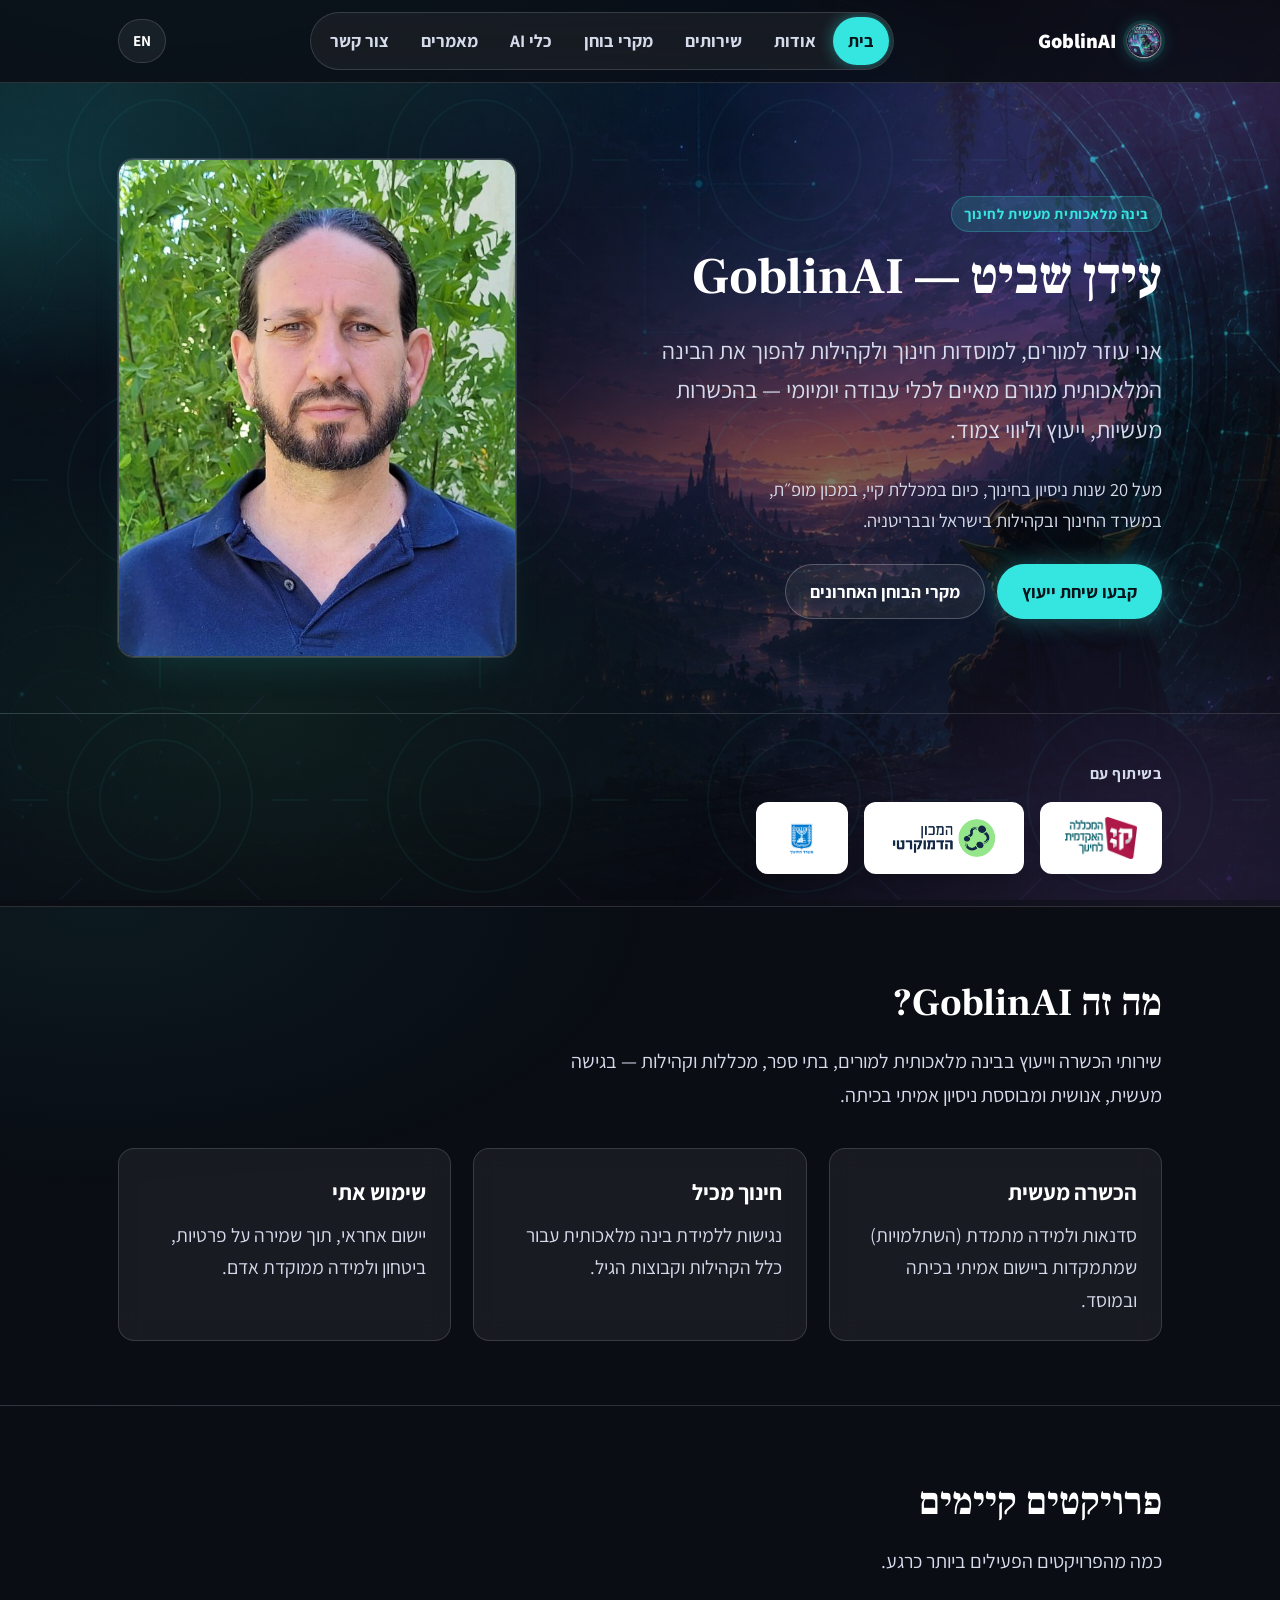
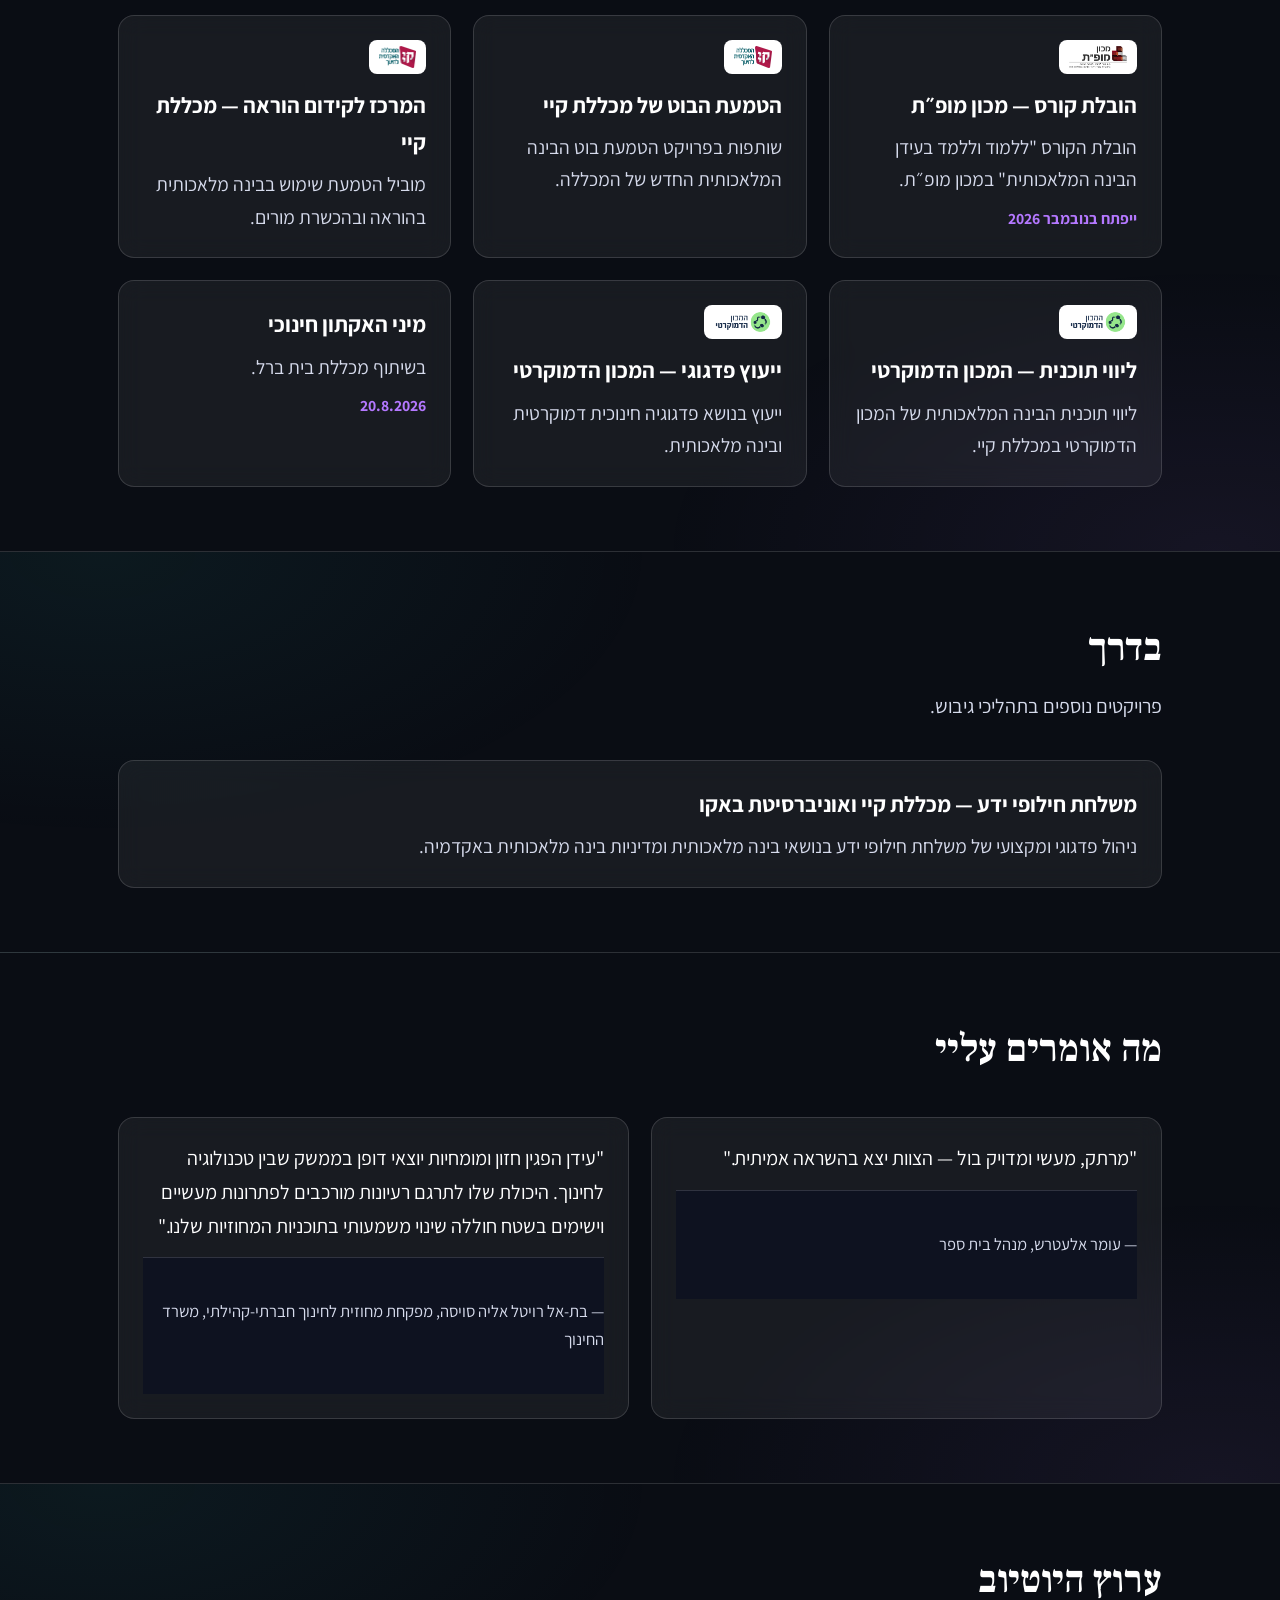
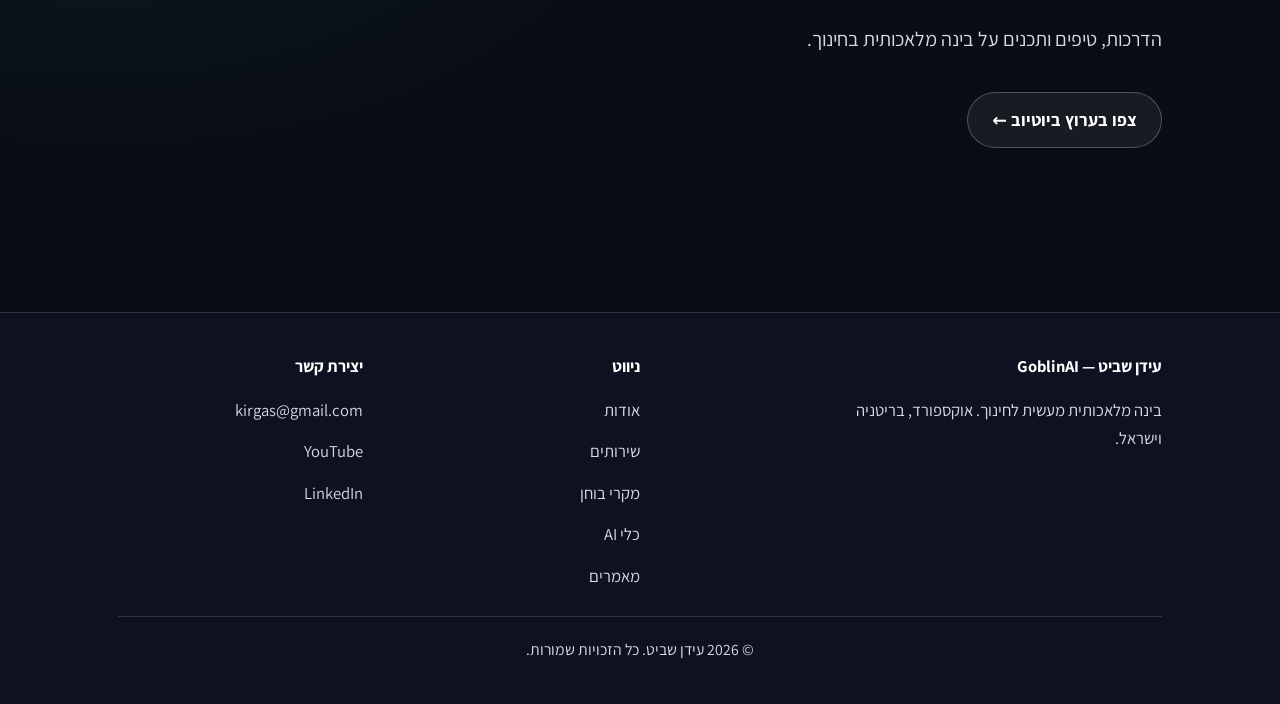
==== index.html @ c0833b8a "Initial commit: GoblinAI personal site Bilingual (Hebrew/English) site for Idan Shavit — AI-in-educa" ====
<!DOCTYPE html>
<html lang="he" dir="rtl">
<head>
  <meta charset="UTF-8" />
  <meta name="viewport" content="width=device-width, initial-scale=1.0" />
  <title>עידן שביט — GoblinAI | בינה מלאכותית בחינוך</title>
  <meta name="description" content="עידן שביט (GoblinAI) — הכשרה וייעוץ מעשי בבינה מלאכותית למורים, בתי ספר, מכללות וקהילות בישראל ובבריטניה." />
  <meta property="og:title" content="עידן שביט — GoblinAI | בינה מלאכותית בחינוך" />
  <meta property="og:description" content="עידן שביט (GoblinAI) — הכשרה וייעוץ מעשי בבינה מלאכותית למורים, בתי ספר, מכללות וקהילות בישראל ובבריטניה." />
  <meta property="og:image" content="https://coldgoblin.github.io/goblinai/assets/photos/25-goblin-ai-banner.jpg" />
  <meta property="og:type" content="website" />
  <link rel="icon" type="image/png" href="assets/photos/10-goblin-productions-logo.jpg" />
  <link rel="preconnect" href="https://fonts.googleapis.com">
  <link href="https://fonts.googleapis.com/css2?family=Assistant:wght@400;600;700;800&family=Frank+Ruhl+Libre:wght@600;700&display=swap" rel="stylesheet">
  <link rel="stylesheet" href="css/style.css" />
</head>
<body style="--page-bg:url('../assets/photos/25-goblin-ai-banner.jpg');">
  <a class="skip-link" href="#main">דילוג לתוכן</a>
  <header>
    <div class="nav-wrap">
      <a class="brand" href="index.html"><span class="mark"><img src="assets/photos/10-goblin-productions-logo.jpg" alt="GoblinAI"></span> GoblinAI</a>
      <button class="nav-toggle" aria-label="פתח ניווט">&#9776;</button>
      <ul class="tabs">
        <li><a href="index.html" class="active">בית</a></li>
        <li><a href="about.html">אודות</a></li>
        <li><a href="services.html">שירותים</a></li>
        <li><a href="case-studies.html">מקרי בוחן</a></li>
        <li><a href="tools.html">כלי AI</a></li>
        <li><a href="articles.html">מאמרים</a></li>
        <li><a href="contact.html">צור קשר</a></li>
      </ul>
      <div class="nav-side">
        <a class="lang-switch" href="en/index.html">EN</a>
      </div>
    </div>
  </header>

  <main id="main">
    <section class="hero">
      <div class="container hero-grid">
        <div>
          <span class="eyebrow">בינה מלאכותית מעשית לחינוך</span>
          <h1>עידן שביט — GoblinAI</h1>
          <p class="lead">אני עוזר למורים, למוסדות חינוך ולקהילות להפוך את הבינה המלאכותית מגורם מאיים לכלי עבודה יומיומי — בהכשרות מעשיות, ייעוץ וליווי צמוד.</p>
          <p style="color:var(--muted); max-width:46ch; font-size:1rem;">מעל 20 שנות ניסיון בחינוך, כיום במכללת קיי, במכון מופ״ת, במשרד החינוך ובקהילות בישראל ובבריטניה.</p>
          <div class="cta-row">
            <a class="btn btn-primary" href="contact.html">קבעו שיחת ייעוץ</a>
            <a class="btn btn-secondary" href="case-studies.html">מקרי הבוחן האחרונים</a>
          </div>
        </div>
        <div class="hero-photo">
          <img src="assets/photos/idan-shavit-portrait.jpg" alt="עידן שביט" />
        </div>
      </div>
    </section>

    <section style="padding:32px 0;">
      <div class="container">
        <p style="color:var(--muted); font-size:0.85rem; font-weight:700; letter-spacing:0.03em; margin-bottom:14px;">בשיתוף עם</p>
        <div class="logo-strip">
          <div class="logo-chip"><img loading="lazy" src="assets/logos/15-kaye-college-logo.jpg" alt="מכללת קיי" /></div>
          <div class="logo-chip"><img loading="lazy" src="assets/logos/17-democratic-institute-logo.png" alt="המכון הדמוקרטי" /></div>
          <div class="logo-chip"><img loading="lazy" src="assets/logos/16-ministry-of-education-logo.png" alt="משרד החינוך" /></div>
        </div>
      </div>
    </section>

    <section>
      <div class="container">
        <div class="section-head">
          <h2>מה זה GoblinAI?</h2>
          <p>שירותי הכשרה וייעוץ בבינה מלאכותית למורים, בתי ספר, מכללות וקהילות — בגישה מעשית, אנושית ומבוססת ניסיון אמיתי בכיתה.</p>
        </div>
        <div class="grid">
          <div class="card">
            <h3>הכשרה מעשית</h3>
            <p>סדנאות ולמידה מתמדת (השתלמויות) שמתמקדות ביישום אמיתי בכיתה ובמוסד.</p>
          </div>
          <div class="card">
            <h3>חינוך מכיל</h3>
            <p>נגישות ללמידת בינה מלאכותית עבור כלל הקהילות וקבוצות הגיל.</p>
          </div>
          <div class="card">
            <h3>שימוש אתי</h3>
            <p>יישום אחראי, תוך שמירה על פרטיות, ביטחון ולמידה ממוקדת אדם.</p>
          </div>
        </div>
      </div>
    </section>

    <section>
      <div class="container">
        <div class="section-head">
          <h2>פרויקטים קיימים</h2>
          <p>כמה מהפרויקטים הפעילים ביותר כרגע.</p>
        </div>
        <div class="grid">
          <div class="card">
            <div class="card-logo"><img loading="lazy" src="assets/logos/21-mofet-institute-logo.png" alt="מכון מופ״ת" /></div>
            <h3>הובלת קורס — מכון מופ״ת</h3>
            <p>הובלת הקורס "ללמוד וללמד בעידן הבינה המלאכותית" במכון מופ״ת.</p>
            <span class="note">ייפתח בנובמבר 2026</span>
          </div>
          <div class="card">
            <div class="card-logo"><img loading="lazy" src="assets/logos/15-kaye-college-logo.jpg" alt="מכללת קיי" /></div>
            <h3>הטמעת הבוט של מכללת קיי</h3>
            <p>שותפות בפרויקט הטמעת בוט הבינה המלאכותית החדש של המכללה.</p>
          </div>
          <div class="card">
            <div class="card-logo"><img loading="lazy" src="assets/logos/15-kaye-college-logo.jpg" alt="מכללת קיי" /></div>
            <h3>המרכז לקידום הוראה — מכללת קיי</h3>
            <p>מוביל הטמעת שימוש בבינה מלאכותית בהוראה ובהכשרת מורים.</p>
          </div>
          <div class="card">
            <div class="card-logo"><img loading="lazy" src="assets/logos/17-democratic-institute-logo.png" alt="המכון הדמוקרטי" /></div>
            <h3>ליווי תוכנית — המכון הדמוקרטי</h3>
            <p>ליווי תוכנית הבינה המלאכותית של המכון הדמוקרטי במכללת קיי.</p>
          </div>
          <div class="card">
            <div class="card-logo"><img loading="lazy" src="assets/logos/17-democratic-institute-logo.png" alt="המכון הדמוקרטי" /></div>
            <h3>ייעוץ פדגוגי — המכון הדמוקרטי</h3>
            <p>ייעוץ בנושא פדגוגיה חינוכית דמוקרטית ובינה מלאכותית.</p>
          </div>
          <div class="card">
            <h3>מיני האקתון חינוכי</h3>
            <p>בשיתוף מכללת בית ברל.</p>
            <span class="note">20.8.2026</span>
          </div>
        </div>
      </div>
    </section>

    <section>
      <div class="container">
        <div class="section-head">
          <h2>בדרך</h2>
          <p>פרויקטים נוספים בתהליכי גיבוש.</p>
        </div>
        <div class="grid">
          <div class="card">
            <h3>משלחת חילופי ידע — מכללת קיי ואוניברסיטת באקו</h3>
            <p>ניהול פדגוגי ומקצועי של משלחת חילופי ידע בנושאי בינה מלאכותית ומדיניות בינה מלאכותית באקדמיה.</p>
          </div>
        </div>
      </div>
    </section>

    <section>
      <div class="container">
        <div class="section-head">
          <h2>מה אומרים עליי</h2>
        </div>
        <div class="grid">
          <blockquote class="card">
            "מרתק, מעשי ומדויק בול — הצוות יצא בהשראה אמיתית."
            <footer style="margin-top:14px; font-style:normal; font-size:0.9rem; color:var(--muted);">— עומר אלעטרש, מנהל בית ספר</footer>
          </blockquote>
          <blockquote class="card">
            "עידן הפגין חזון ומומחיות יוצאי דופן בממשק שבין טכנולוגיה לחינוך. היכולת שלו לתרגם רעיונות מורכבים לפתרונות מעשיים וישימים בשטח חוללה שינוי משמעותי בתוכניות המחוזיות שלנו."
            <footer style="margin-top:14px; font-style:normal; font-size:0.9rem; color:var(--muted);">— בת-אל רויטל אליה סויסה, מפקחת מחוזית לחינוך חברתי-קהילתי, משרד החינוך</footer>
          </blockquote>
        </div>
      </div>
    </section>

    <section>
      <div class="container">
        <div class="section-head">
          <h2>ערוץ היוטיוב</h2>
          <p>הדרכות, טיפים ותכנים על בינה מלאכותית בחינוך.</p>
        </div>
        <a class="btn btn-secondary" href="https://www.youtube.com/@idanshavit3679" target="_blank" rel="noopener">צפו בערוץ ביוטיוב &larr;</a>
      </div>
    </section>
  </main>

  <footer>
    <div class="container">
      <div class="footer-grid">
        <div>
          <h5>עידן שביט — GoblinAI</h5>
          <p style="color:var(--muted); font-size:0.9rem; max-width:40ch;">בינה מלאכותית מעשית לחינוך. אוקספורד, בריטניה וישראל.</p>
        </div>
        <div>
          <h5>ניווט</h5>
          <ul>
            <li><a href="about.html">אודות</a></li>
            <li><a href="services.html">שירותים</a></li>
            <li><a href="case-studies.html">מקרי בוחן</a></li>
            <li><a href="tools.html">כלי AI</a></li>
            <li><a href="articles.html">מאמרים</a></li>
          </ul>
        </div>
        <div>
          <h5>יצירת קשר</h5>
          <ul>
            <li><a href="mailto:kirgas@gmail.com">kirgas@gmail.com</a></li>
            <li><a href="https://www.youtube.com/@idanshavit3679" target="_blank" rel="noopener">YouTube</a></li>
            <li><a href="https://www.linkedin.com/in/idan-shavit-ai-for-all/" target="_blank" rel="noopener">LinkedIn</a></li>
          </ul>
        </div>
      </div>
      <div class="footer-bottom">&copy; 2026 עידן שביט. כל הזכויות שמורות.</div>
    </div>
  </footer>

  <script src="js/main.js"></script>
</body>
</html>
---- css/style.css ----
:root {
  --bg: #0a0d14;
  --bg-2: #0e1220;
  --surface: rgba(255, 255, 255, 0.06);
  --surface-strong: rgba(255, 255, 255, 0.10);
  --ink: #ffffff;
  --muted: #d6dbec;
  --border: rgba(255, 255, 255, 0.14);
  --border-strong: rgba(255, 255, 255, 0.24);
  --accent: #35e6e0;
  --accent-ink: #04141a;
  --accent-2: #b478ff;
  --accent-3: #4ce68a;
  --accent-soft: rgba(53, 230, 224, 0.14);
  --accent-2-soft: rgba(180, 120, 255, 0.16);
  --radius: 16px;
  --max-width: 1100px;
  --serif: "Frank Ruhl Libre", "Georgia", serif;
  --glow: 0 0 0 1px var(--border), 0 20px 40px -20px rgba(53, 230, 224, 0.18);
}

* { box-sizing: border-box; }

html { scroll-behavior: smooth; font-size: 18.5px; }

body {
  margin: 0;
  background-color: var(--bg);
  background-image:
    radial-gradient(1200px 600px at 15% -10%, rgba(53, 230, 224, 0.16), transparent 60%),
    radial-gradient(1000px 600px at 100% 10%, rgba(180, 120, 255, 0.16), transparent 55%),
    radial-gradient(900px 500px at 20% 80%, rgba(76, 230, 138, 0.08), transparent 55%),
    radial-gradient(800px 500px at 90% 90%, rgba(180, 120, 255, 0.10), transparent 55%),
    linear-gradient(180deg, rgba(10, 13, 20, 0.18) 0%, rgba(10, 13, 20, 0.55) 55%, rgba(10, 13, 20, 0.82) 100%),
    var(--page-bg, none);
  background-size: auto, auto, auto, auto, 100% 100%, cover;
  background-position: 0 0, 0 0, 0 0, 0 0, top center, top center;
  background-repeat: no-repeat;
  background-attachment: fixed;
  color: var(--ink);
  font-family: "Assistant", "Segoe UI", system-ui, -apple-system, sans-serif;
  font-size: 1.08rem;
  line-height: 1.68;
  -webkit-font-smoothing: antialiased;
  position: relative;
}

body::before {
  content: "";
  position: fixed;
  inset: 0;
  z-index: 0;
  pointer-events: none;
  opacity: 0.05;
  background-image: url("data:image/svg+xml,%3Csvg xmlns='http://www.w3.org/2000/svg' width='160' height='160' viewBox='0 0 160 160'%3E%3Cg fill='none' stroke='%2335e6e0' stroke-width='1'%3E%3Ccircle cx='80' cy='80' r='46'/%3E%3Ccircle cx='80' cy='80' r='30'/%3E%3Cpath d='M80 6v18M80 136v18M6 80h18M136 80h18'/%3E%3Cpath d='M28 28l13 13M119 119l13 13M28 132l13-13M119 41l13-13' stroke='%23b478ff'/%3E%3C/g%3E%3C/svg%3E");
  background-size: 320px 320px;
}

header, main, footer { position: relative; z-index: 1; }

a { color: inherit; text-decoration: none; }

/* ---------- Accessibility ---------- */
.sr-only {
  position: absolute;
  width: 1px;
  height: 1px;
  padding: 0;
  margin: -1px;
  overflow: hidden;
  clip: rect(0, 0, 0, 0);
  white-space: nowrap;
  border: 0;
}

.skip-link {
  position: absolute;
  top: -100px;
  inset-inline-start: 16px;
  z-index: 100;
  background: var(--accent);
  color: var(--accent-ink);
  padding: 10px 20px;
  border-radius: 999px;
  font-weight: 700;
  transition: top 0.2s;
}
.skip-link:focus { top: 12px; }

a:focus-visible, button:focus-visible, input:focus-visible, textarea:focus-visible {
  outline: 2px solid var(--accent);
  outline-offset: 3px;
}

/* iOS Safari ignores/breaks background-attachment: fixed */
@media (max-width: 1024px) {
  body { background-attachment: scroll; }
}

.container {
  max-width: var(--max-width);
  margin: 0 auto;
  padding: 0 28px;
}

img { max-width: 100%; display: block; }

/* ---------- Glass surface base ---------- */
.glass {
  background: var(--surface);
  border: 1px solid var(--border);
  border-radius: var(--radius);
  backdrop-filter: blur(14px);
  -webkit-backdrop-filter: blur(14px);
}

/* ---------- Header / Tab navigation ---------- */
header {
  position: sticky;
  top: 0;
  z-index: 20;
  background: rgba(10, 13, 20, 0.72);
  backdrop-filter: blur(14px);
  -webkit-backdrop-filter: blur(14px);
  border-bottom: 1px solid var(--border);
}

.nav-wrap {
  position: relative;
  max-width: var(--max-width);
  margin: 0 auto;
  padding: 12px 28px;
  display: flex;
  align-items: center;
  justify-content: space-between;
  gap: 20px;
}

.brand {
  display: flex;
  align-items: center;
  gap: 10px;
  font-weight: 800;
  font-size: 1.1rem;
  white-space: nowrap;
  color: var(--ink);
}

.brand .mark {
  width: 36px;
  height: 36px;
  border-radius: 50%;
  overflow: hidden;
  border: 1px solid var(--border-strong);
  box-shadow: 0 0 0 3px rgba(53, 230, 224, 0.10), 0 0 18px rgba(53, 230, 224, 0.25);
  flex-shrink: 0;
}
.brand .mark img { width: 100%; height: 100%; object-fit: cover; }

.tabs {
  display: flex;
  align-items: center;
  gap: 2px;
  list-style: none;
  margin: 0;
  padding: 4px;
  background: var(--surface);
  border: 1px solid var(--border);
  border-radius: 999px;
  backdrop-filter: blur(10px);
  overflow-x: auto;
}

.tabs a {
  display: inline-block;
  padding: 9px 15px;
  border-radius: 999px;
  font-size: 0.95rem;
  font-weight: 700;
  color: var(--muted);
  white-space: nowrap;
  transition: background 0.18s, color 0.18s, transform 0.18s;
}
.tabs a:hover { transform: translateY(-1px); }

.tabs a:hover { color: var(--ink); background: var(--surface-strong); }

.tabs a.active {
  color: var(--accent-ink);
  background: var(--accent);
  box-shadow: 0 0 16px rgba(53, 230, 224, 0.45);
}

.nav-side {
  display: flex;
  align-items: center;
  gap: 10px;
}

.lang-switch {
  display: inline-block;
  border: 1px solid var(--border);
  border-radius: 999px;
  padding: 8px 14px;
  font-size: 0.82rem;
  font-weight: 700;
  background: var(--surface);
  color: var(--ink);
}

.lang-switch:hover { border-color: var(--accent); color: var(--accent); }

.nav-toggle {
  display: none;
  background: var(--surface);
  color: var(--ink);
  border: 1px solid var(--border);
  border-radius: 8px;
  padding: 6px 10px;
  font-size: 1.1rem;
  cursor: pointer;
}

/* ---------- Hero ---------- */
.hero {
  position: relative;
  padding: 76px 0 56px;
  border-bottom: 1px solid var(--border);
  overflow: hidden;
}

.hero::before {
  content: "";
  position: absolute;
  inset: 0;
  background:
    radial-gradient(600px 320px at 85% 0%, rgba(180, 120, 255, 0.16), transparent 65%),
    radial-gradient(500px 300px at 0% 20%, rgba(53, 230, 224, 0.14), transparent 60%);
  pointer-events: none;
  z-index: 0;
}

.hero .container { position: relative; z-index: 1; }

.hero-grid {
  display: grid;
  grid-template-columns: 1.2fr 0.8fr;
  gap: 48px;
  align-items: center;
}

.eyebrow {
  display: inline-block;
  font-size: 0.78rem;
  font-weight: 700;
  letter-spacing: 0.04em;
  color: var(--accent);
  background: var(--accent-soft);
  border: 1px solid rgba(53, 230, 224, 0.25);
  padding: 5px 12px;
  border-radius: 999px;
  margin-bottom: 16px;
}

h1 {
  font-family: var(--serif);
  font-size: clamp(2.1rem, 4vw, 3.2rem);
  line-height: 1.15;
  margin: 0 0 16px;
  color: var(--ink);
}

p.lead {
  color: var(--muted);
  font-size: 1.28rem;
  max-width: 46ch;
}

.hero-photo {
  border-radius: var(--radius);
  overflow: hidden;
  border: 1px solid var(--border-strong);
  aspect-ratio: 4 / 5;
  box-shadow: var(--glow);
  position: relative;
}

.hero-photo::after {
  content: "";
  position: absolute;
  inset: 0;
  border-radius: inherit;
  box-shadow: inset 0 0 40px rgba(53, 230, 224, 0.12);
  pointer-events: none;
}

.hero-photo img { width: 100%; height: 100%; object-fit: cover; object-position: center 12%; }

.cta-row { display: flex; gap: 12px; margin-top: 28px; flex-wrap: wrap; }

/* ---------- Buttons ---------- */
.btn {
  display: inline-block;
  padding: 12px 24px;
  border-radius: 999px;
  font-weight: 700;
  font-size: 0.95rem;
  transition: transform 0.15s, box-shadow 0.15s, background 0.15s;
  border: 1px solid transparent;
}

.btn-primary {
  background: var(--accent);
  color: var(--accent-ink);
  box-shadow: 0 0 24px rgba(53, 230, 224, 0.35);
}
.btn-primary:hover { box-shadow: 0 0 32px rgba(53, 230, 224, 0.55); }

.btn-secondary {
  background: var(--surface);
  color: var(--ink);
  border: 1px solid var(--border-strong);
}
.btn-secondary:hover { border-color: var(--accent-2); color: var(--accent-2); }

.btn:hover { transform: translateY(-2px); }

/* ---------- Logo strip ---------- */
.logo-strip {
  display: flex;
  flex-wrap: wrap;
  gap: 16px;
  align-items: center;
}
.logo-strip .logo-chip {
  background: #fff;
  border-radius: 12px;
  padding: 14px 24px;
  height: 72px;
  display: flex;
  align-items: center;
  border: 1px solid var(--border);
  box-shadow: 0 8px 20px -12px rgba(0,0,0,0.5);
}
.logo-strip .logo-chip img {
  height: 100%;
  width: auto;
  max-width: 190px;
  object-fit: contain;
}

/* ---------- Sections ---------- */
main { padding: 0 0 100px; }

section { padding: 64px 0; border-bottom: 1px solid var(--border); position: relative; }
section:last-child { border-bottom: none; }
main > section:nth-of-type(odd) {
  background: radial-gradient(900px 460px at 8% 0%, rgba(53, 230, 224, 0.06), transparent 62%);
}
main > section:nth-of-type(even) {
  background: radial-gradient(900px 460px at 95% 100%, rgba(180, 120, 255, 0.07), transparent 62%);
}

/* ---------- Scroll reveal ---------- */
.reveal { opacity: 0; transform: translateY(26px); transition: opacity 0.7s ease, transform 0.7s ease; }
.reveal.visible { opacity: 1; transform: translateY(0); }

.section-head { max-width: 60ch; margin-bottom: 36px; }
.section-head h2 { font-family: var(--serif); font-size: clamp(1.6rem, 3vw, 2.2rem); margin: 0 0 10px; color: var(--ink); }
.section-head p { color: var(--muted); margin: 0; }

/* ---------- Grid / Cards ---------- */
.grid {
  display: grid;
  grid-template-columns: repeat(auto-fit, minmax(260px, 1fr));
  gap: 22px;
}

.card {
  background: var(--surface);
  border: 1px solid var(--border);
  border-radius: var(--radius);
  padding: 24px;
  backdrop-filter: blur(12px);
  transition: transform 0.18s, box-shadow 0.18s, border-color 0.18s;
}

.card:hover {
  transform: translateY(-3px);
  border-color: rgba(53, 230, 224, 0.35);
  box-shadow: 0 16px 32px -20px rgba(53, 230, 224, 0.35);
}

blockquote.card { margin: 0; }
.card h3 { margin: 0 0 8px; font-size: 1.2rem; color: var(--ink); }
.card p { color: var(--muted); font-size: 1.05rem; margin: 0; }

.card-logo {
  display: inline-flex;
  align-items: center;
  background: #fff;
  border-radius: 8px;
  padding: 6px 10px;
  height: 34px;
  margin-bottom: 12px;
}
.card-logo img { height: 100%; width: auto; max-width: 110px; object-fit: contain; }

.card .note {
  display: block;
  margin-top: 10px;
  font-size: 0.85rem;
  color: var(--accent-2);
  font-weight: 700;
}

.card .tag {
  display: inline-block;
  font-size: 0.72rem;
  font-weight: 700;
  color: var(--accent);
  background: var(--accent-soft);
  border: 1px solid rgba(53, 230, 224, 0.25);
  border-radius: 999px;
  padding: 3px 10px;
  margin-top: 12px;
}

/* ---------- Case study cards with photo ---------- */
.case-card {
  background: var(--surface);
  border: 1px solid var(--border);
  border-radius: var(--radius);
  overflow: hidden;
  backdrop-filter: blur(12px);
  transition: border-color 0.18s, box-shadow 0.18s;
}
.case-card:hover {
  border-color: rgba(180, 120, 255, 0.35);
  box-shadow: 0 16px 32px -20px rgba(180, 120, 255, 0.35);
}

.case-photo { aspect-ratio: 16/10; overflow: hidden; position: relative; }
.case-photo::after {
  content: "";
  position: absolute; inset: 0;
  background: linear-gradient(180deg, transparent 50%, rgba(10,13,20,0.5));
}
.case-photo img { width: 100%; height: 100%; object-fit: cover; }

.case-body { padding: 22px; }
.case-body h3 { margin: 0 0 10px; font-size: 1.15rem; color: var(--ink); }
.case-body p { color: var(--muted); }

.case-steps { display: grid; gap: 8px; margin-top: 14px; font-size: 0.9rem; color: var(--muted); }
.case-steps div span { font-weight: 700; color: var(--accent); }

/* ---------- Timeline (About) ---------- */
.timeline { display: grid; gap: 18px; margin-top: 8px; }
.timeline-item {
  display: grid;
  grid-template-columns: 130px 1fr;
  gap: 18px;
  padding: 16px 0;
  border-bottom: 1px solid var(--border);
}
.timeline-item:last-child { border-bottom: none; }
.timeline-item .when { font-weight: 700; color: var(--accent); font-size: 0.9rem; }
.timeline-item h4 { margin: 0 0 6px; font-size: 1.05rem; color: var(--ink); }
.timeline-item p { margin: 0; color: var(--muted); font-size: 0.92rem; }

/* ---------- Banner photo strip (e.g. Oxford rune-shaman) ---------- */
.banner-photo {
  border-radius: var(--radius);
  overflow: hidden;
  border: 1px solid var(--border-strong);
  box-shadow: var(--glow);
  position: relative;
  aspect-ratio: 21 / 9;
  max-height: 420px;
}
.banner-photo img { width: 100%; height: 100%; object-fit: cover; display: block; }
.banner-photo .caption {
  position: absolute; bottom: 0; inset-inline: 0;
  padding: 14px 20px;
  background: linear-gradient(0deg, rgba(10,13,20,0.85), transparent);
  font-size: 0.85rem;
  color: var(--muted);
}

/* ---------- Tools ---------- */
.tool-card { display: flex; flex-direction: column; }
.tool-shot { border-radius: 10px; overflow: hidden; border: 1px solid var(--border); margin-bottom: 14px; aspect-ratio: 4/3; }
.tool-shot img { width: 100%; height: 100%; object-fit: cover; }
.tool-card ul { padding: 0; margin: 12px 0 0; list-style: none; font-size: 0.88rem; color: var(--muted); }
.tool-card ul li { padding-inline-start: 20px; position: relative; margin-bottom: 4px; }
.tool-card ul li::before { content: "✓"; position: absolute; inset-inline-start: 0; color: var(--accent); font-weight: 700; }

/* ---------- Video embed ---------- */
.video-frame {
  position: relative;
  width: 100%;
  aspect-ratio: 16/9;
  border-radius: var(--radius);
  overflow: hidden;
  border: 1px solid var(--border-strong);
  background: #000;
  box-shadow: var(--glow);
}
.video-frame iframe { width: 100%; height: 100%; border: 0; }

/* ---------- Contact ---------- */
.contact-grid { display: grid; grid-template-columns: 1fr 1fr; gap: 48px; }

form { display: flex; flex-direction: column; gap: 14px; }

input, textarea {
  background: var(--surface);
  border: 1px solid var(--border);
  border-radius: 10px;
  padding: 13px 15px;
  color: var(--ink);
  font-family: inherit;
  font-size: 1rem;
}
input::placeholder, textarea::placeholder { color: var(--muted); }
input:focus, textarea:focus { outline: none; border-color: var(--accent); box-shadow: 0 0 0 3px var(--accent-soft); }
textarea { resize: vertical; min-height: 130px; }

button.submit { border: none; cursor: pointer; align-self: flex-start; }

.contact-info { display: grid; gap: 16px; align-content: start; }
.contact-info .item { display: flex; gap: 12px; align-items: flex-start; }
.contact-info .item .icon {
  width: 38px; height: 38px; border-radius: 10px;
  background: var(--accent-soft); color: var(--accent);
  border: 1px solid rgba(53, 230, 224, 0.25);
  display: flex; align-items: center; justify-content: center;
  font-weight: 700; flex-shrink: 0;
}
.contact-info .item h4 { margin: 0 0 2px; font-size: 0.95rem; color: var(--ink); }
.contact-info .item p, .contact-info .item a { margin: 0; color: var(--muted); font-size: 0.92rem; }
.contact-info .item a:hover { color: var(--accent); }

/* ---------- FAQ ---------- */
details {
  background: var(--surface);
  border: 1px solid var(--border);
  border-radius: 10px;
  padding: 14px 18px;
  margin-bottom: 10px;
}
summary { cursor: pointer; font-weight: 700; color: var(--ink); }
details p { margin: 10px 0 0; color: var(--muted); }

/* ---------- Footer ---------- */
footer {
  border-top: 1px solid var(--border);
  padding: 40px 0;
  background: var(--bg-2);
}
.footer-grid {
  display: grid;
  grid-template-columns: 2fr 1fr 1fr;
  gap: 32px;
  margin-bottom: 24px;
}
.footer-grid h5 { margin: 0 0 12px; font-size: 0.9rem; color: var(--ink); }
.footer-grid ul { list-style: none; padding: 0; margin: 0; display: grid; gap: 8px; }
.footer-grid ul a { color: var(--muted); font-size: 0.9rem; }
.footer-grid ul a:hover { color: var(--accent); }
.footer-bottom {
  text-align: center;
  color: var(--muted);
  font-size: 0.85rem;
  padding-top: 20px;
  border-top: 1px solid var(--border);
}

/* ---------- Easter egg toast ---------- */
.goblin-toast {
  position: fixed;
  bottom: 28px;
  left: 50%;
  transform: translate(-50%, 20px);
  background: linear-gradient(120deg, rgba(53,230,224,0.18), rgba(180,120,255,0.22));
  border: 1px solid var(--border-strong);
  color: var(--ink);
  font-weight: 700;
  padding: 14px 24px;
  border-radius: 999px;
  backdrop-filter: blur(14px);
  box-shadow: 0 12px 32px -10px rgba(53, 230, 224, 0.5);
  opacity: 0;
  pointer-events: none;
  transition: opacity 0.3s ease, transform 0.3s ease;
  z-index: 100;
}
.goblin-toast.show { opacity: 1; transform: translate(-50%, 0); }

/* ---------- Mobile ---------- */
@media (max-width: 860px) {
  .hero-grid { grid-template-columns: 1fr; }
  .hero-photo { max-width: 320px; }
  .contact-grid { grid-template-columns: 1fr; }
  .footer-grid { grid-template-columns: 1fr; }
}

@media (max-width: 720px) {
  .nav-toggle { display: block; }
  .tabs {
    position: absolute;
    top: 100%;
    inset-inline: 12px;
    margin-top: 8px;
    flex-direction: column;
    align-items: stretch;
    border-radius: 14px;
    display: none;
    z-index: 30;
    background: rgba(14, 18, 32, 0.96);
  }
  .tabs.open { display: flex; }
  .tabs a { text-align: center; }
  .timeline-item { grid-template-columns: 1fr; gap: 4px; }
}
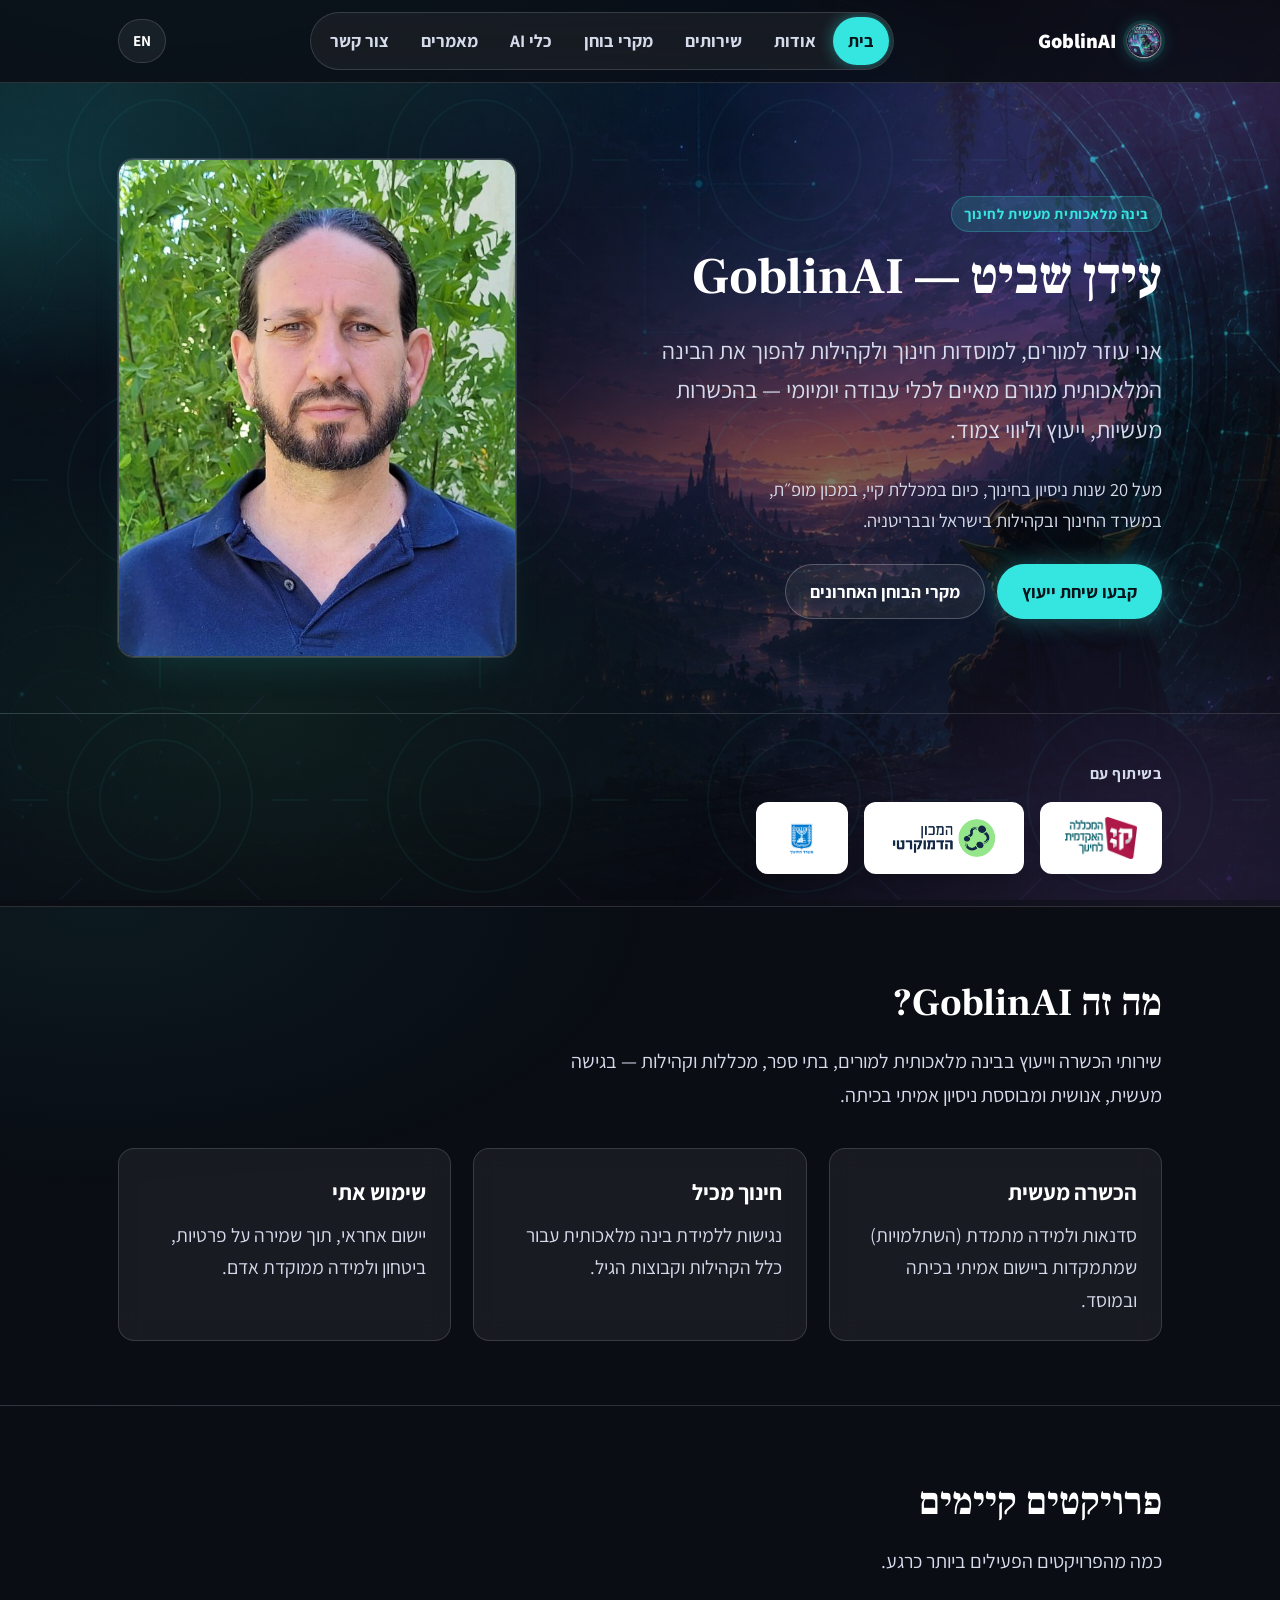
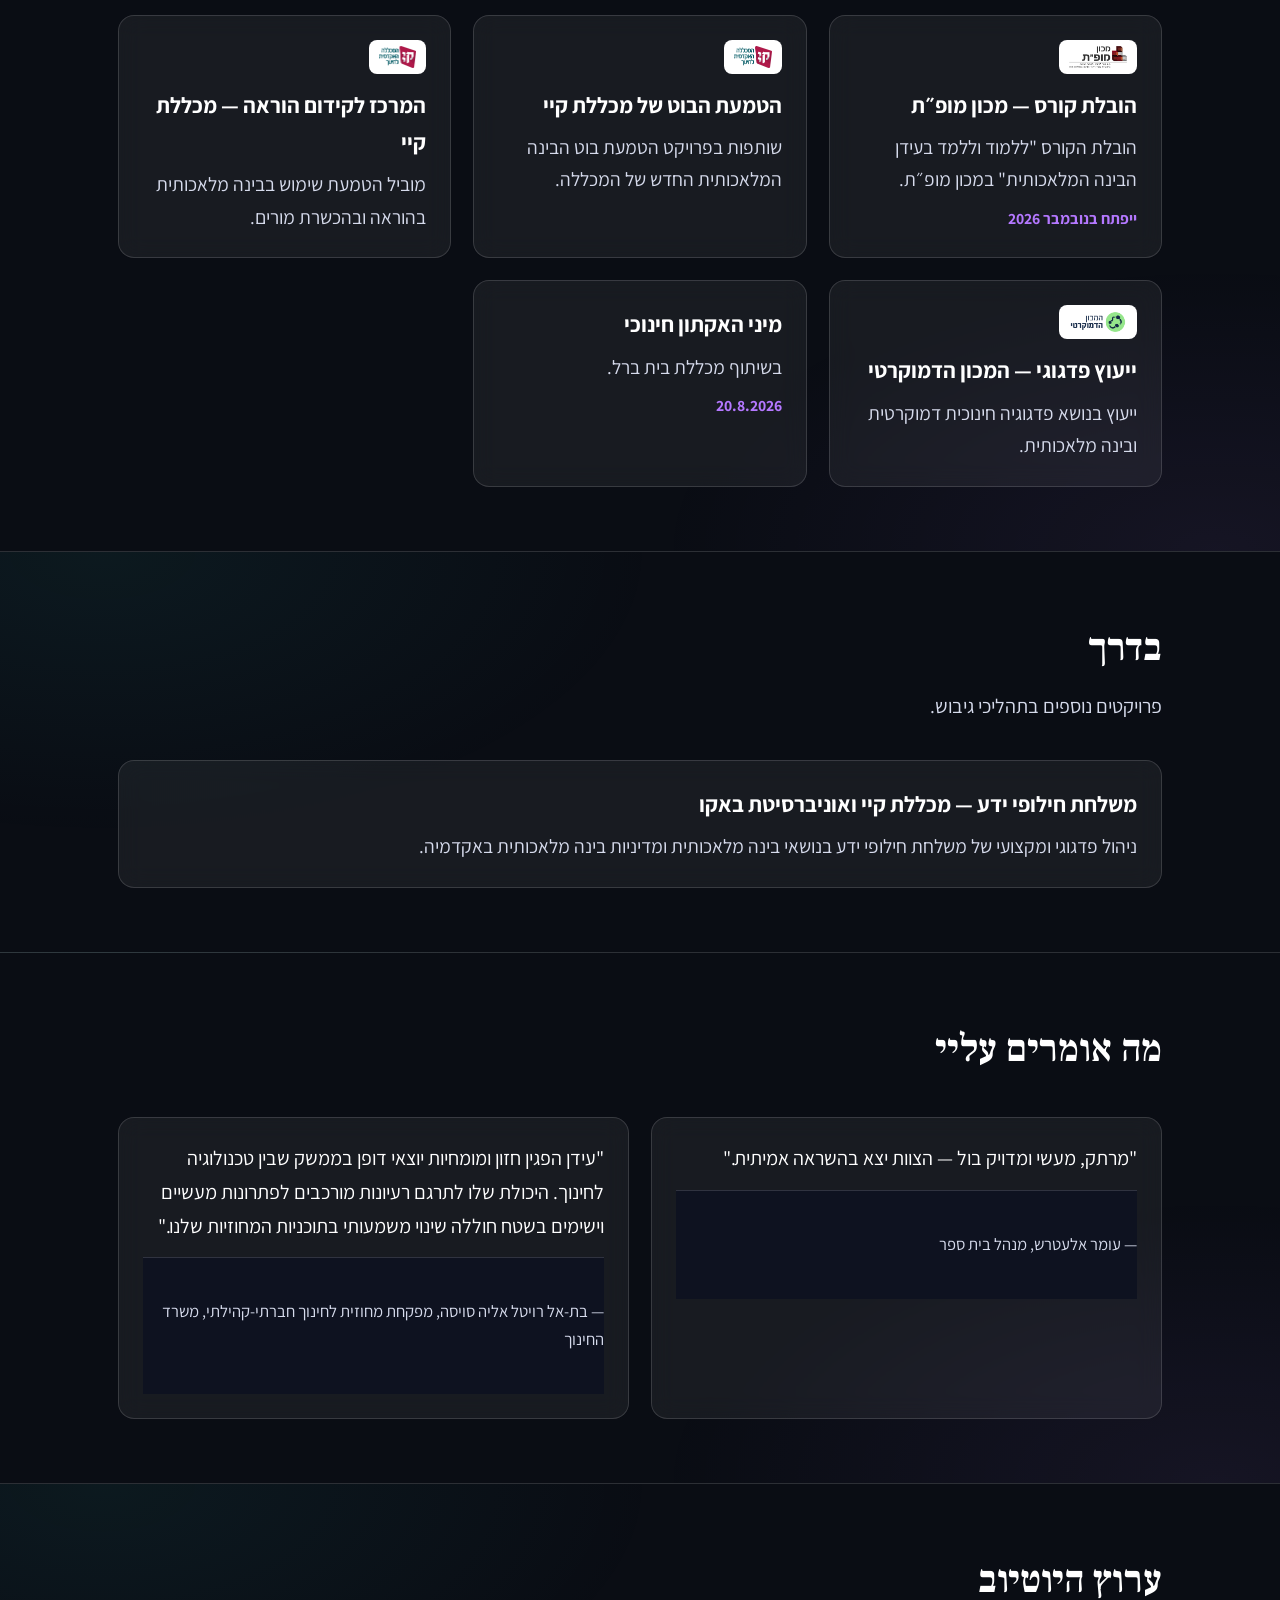
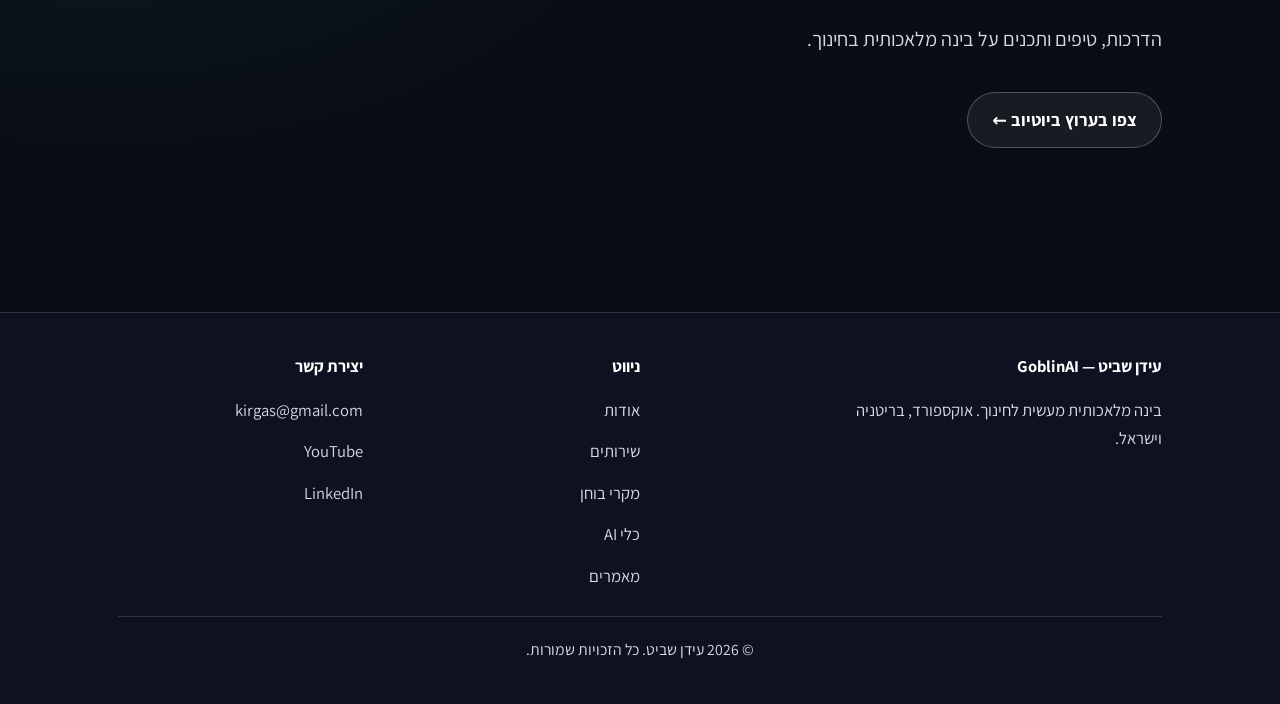
==== commit aca9f8c1: "Remove duplicate Democratic Institute program card from homepage Co-Authored-By: Claude Sonnet 5 <no" ====
--- a/index.html
+++ b/index.html
@@ -113,11 +113,6 @@
           </div>
           <div class="card">
             <div class="card-logo"><img loading="lazy" src="assets/logos/17-democratic-institute-logo.png" alt="המכון הדמוקרטי" /></div>
-            <h3>ליווי תוכנית — המכון הדמוקרטי</h3>
-            <p>ליווי תוכנית הבינה המלאכותית של המכון הדמוקרטי במכללת קיי.</p>
-          </div>
-          <div class="card">
-            <div class="card-logo"><img loading="lazy" src="assets/logos/17-democratic-institute-logo.png" alt="המכון הדמוקרטי" /></div>
             <h3>ייעוץ פדגוגי — המכון הדמוקרטי</h3>
             <p>ייעוץ בנושא פדגוגיה חינוכית דמוקרטית ובינה מלאכותית.</p>
           </div>
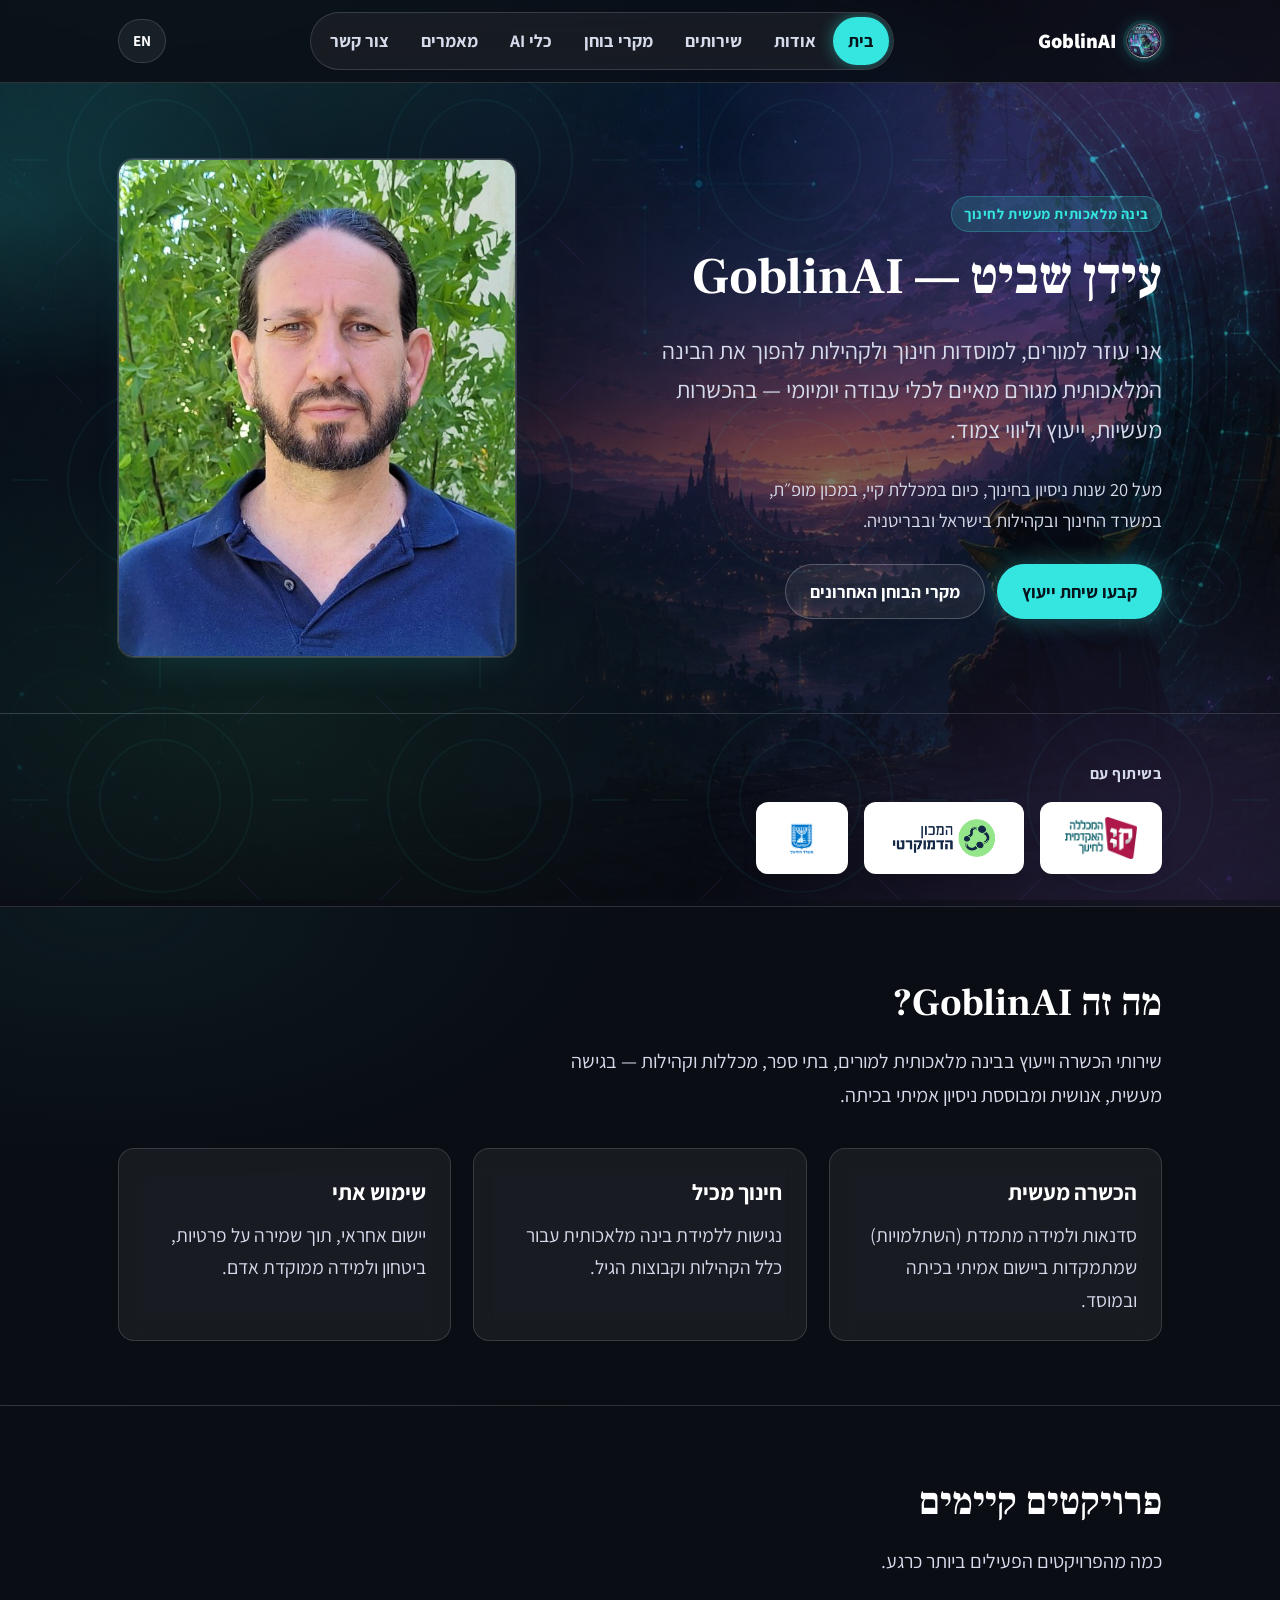
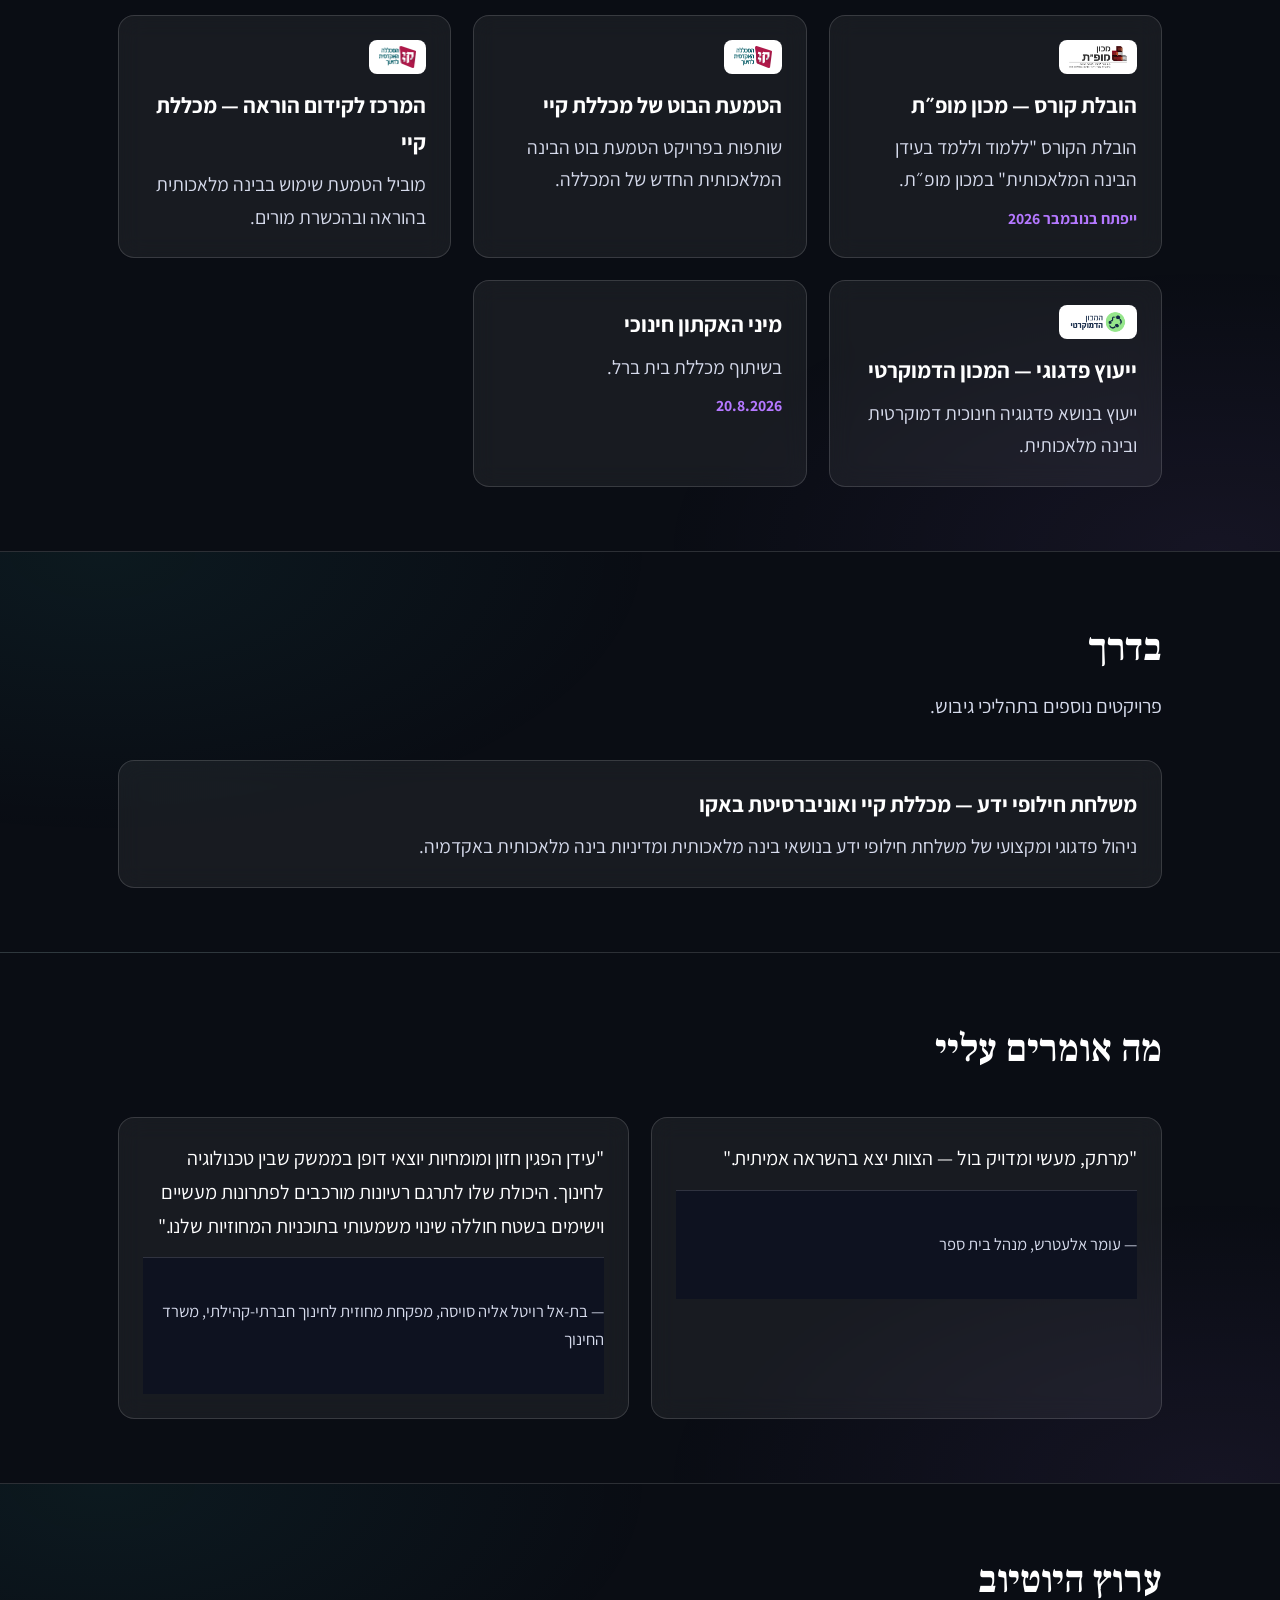
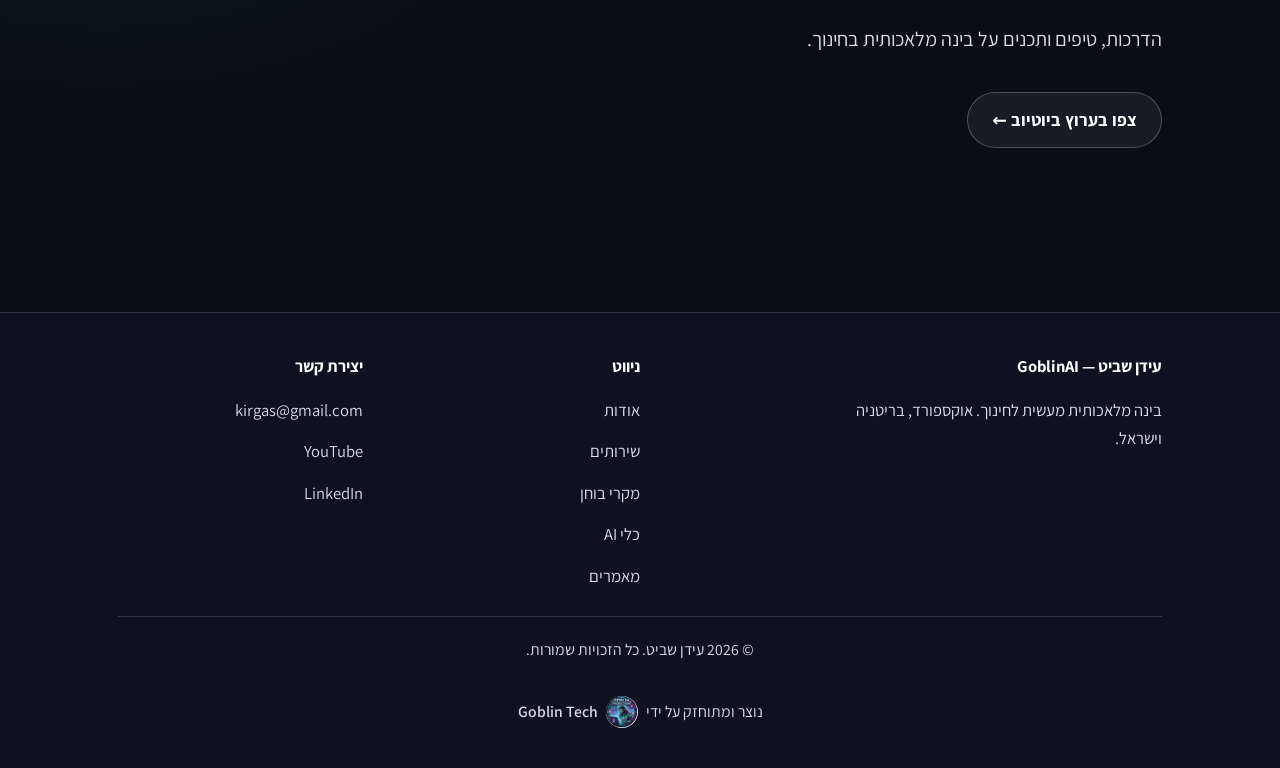
==== commit 89ae4d56: "Add discreet Goblin Tech footer credit" ====
--- a/index.html
+++ b/index.html
@@ -196,6 +196,7 @@
         </div>
       </div>
       <div class="footer-bottom">&copy; 2026 עידן שביט. כל הזכויות שמורות.</div>
+      <div class="goblin-tech-credit" dir="rtl"><span>נוצר ומתוחזק על ידי</span><img src="assets/logos/goblin-logo-640.jpg" alt="" width="32" height="32" loading="lazy"><bdi dir="ltr">Goblin Tech</bdi></div>
     </div>
   </footer>
 
--- a/css/style.css
+++ b/css/style.css
@@ -624,3 +624,6 @@
   .tabs a { text-align: center; }
   .timeline-item { grid-template-columns: 1fr; gap: 4px; }
 }
+
+/* Goblin Tech credit */
+.goblin-tech-credit{display:flex;align-items:center;justify-content:center;flex-wrap:wrap;gap:8px;margin:18px 0 0;padding:14px 12px 0;color:var(--muted,#52616b);font-size:.85rem;line-height:1.5;text-align:center}.goblin-tech-credit img{display:block;width:32px;height:32px;object-fit:contain;flex:none;border-radius:50%}.goblin-tech-credit bdi{font-weight:600}
